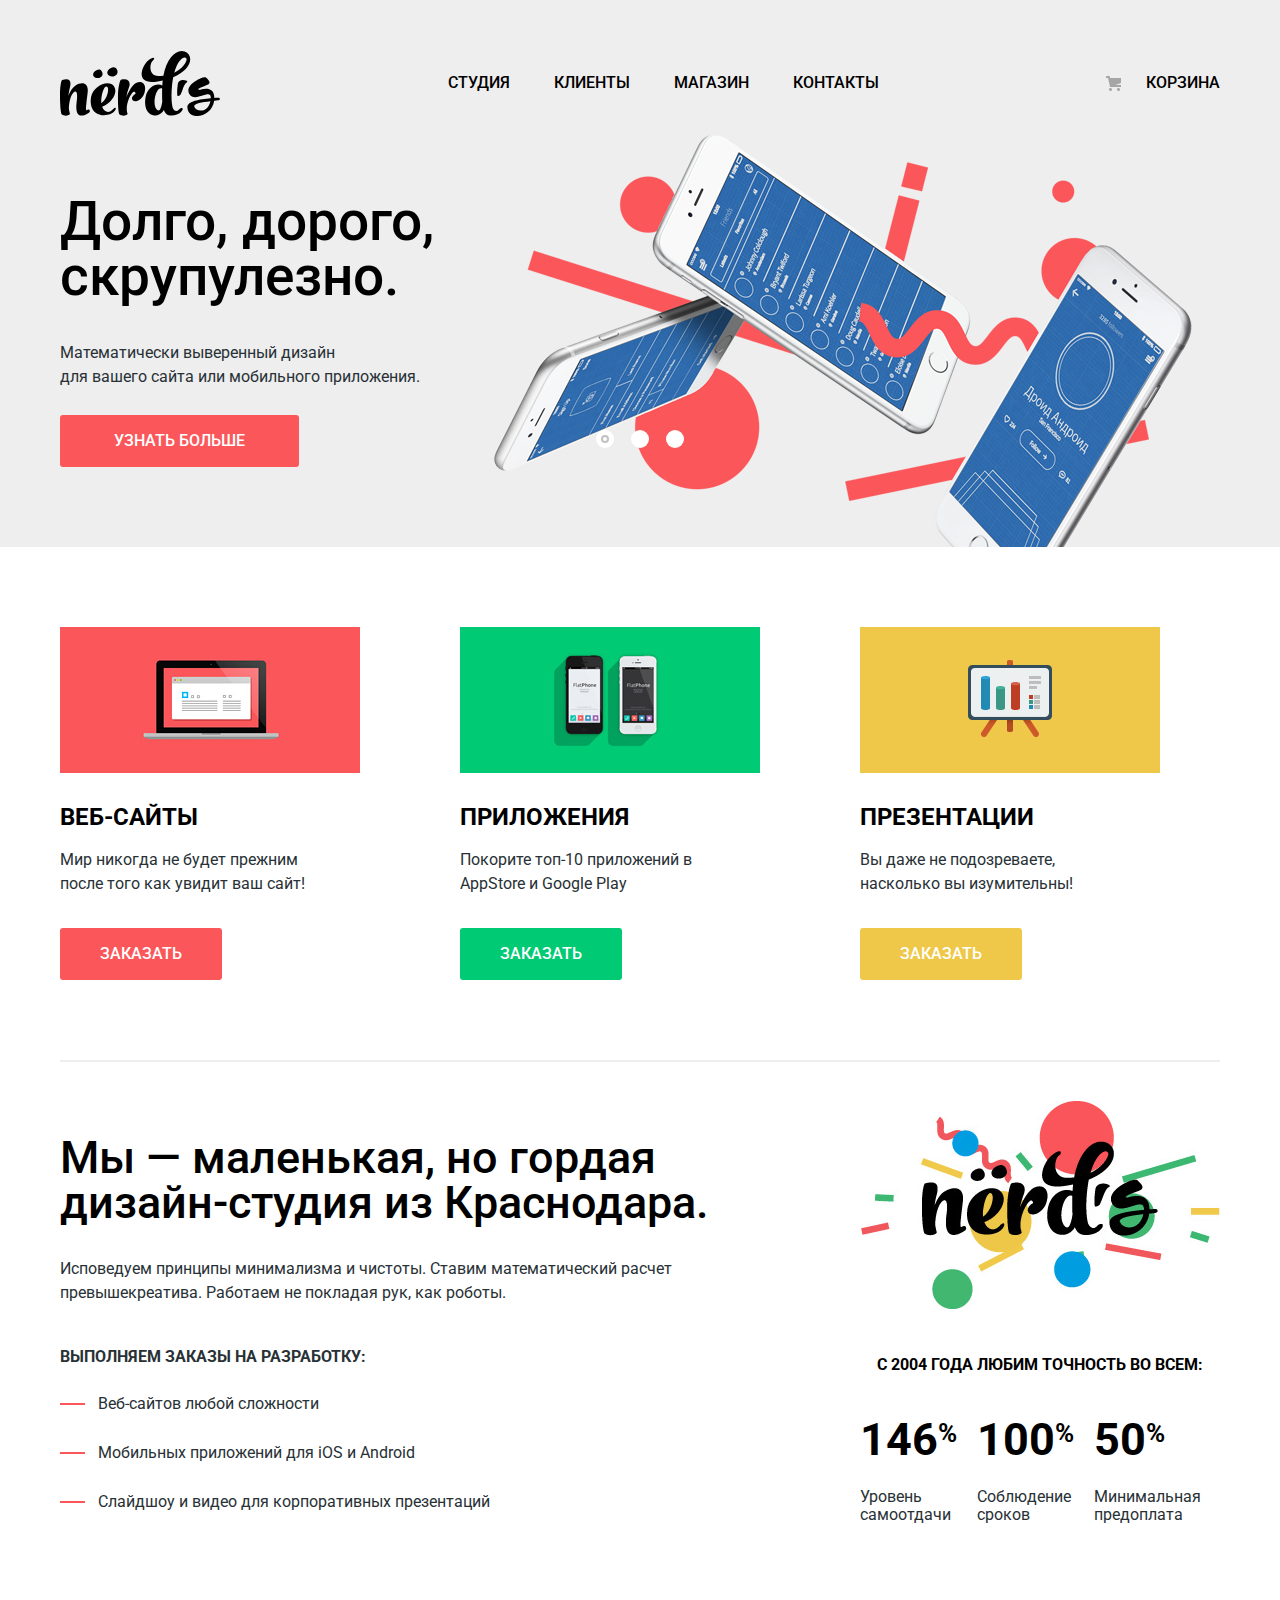
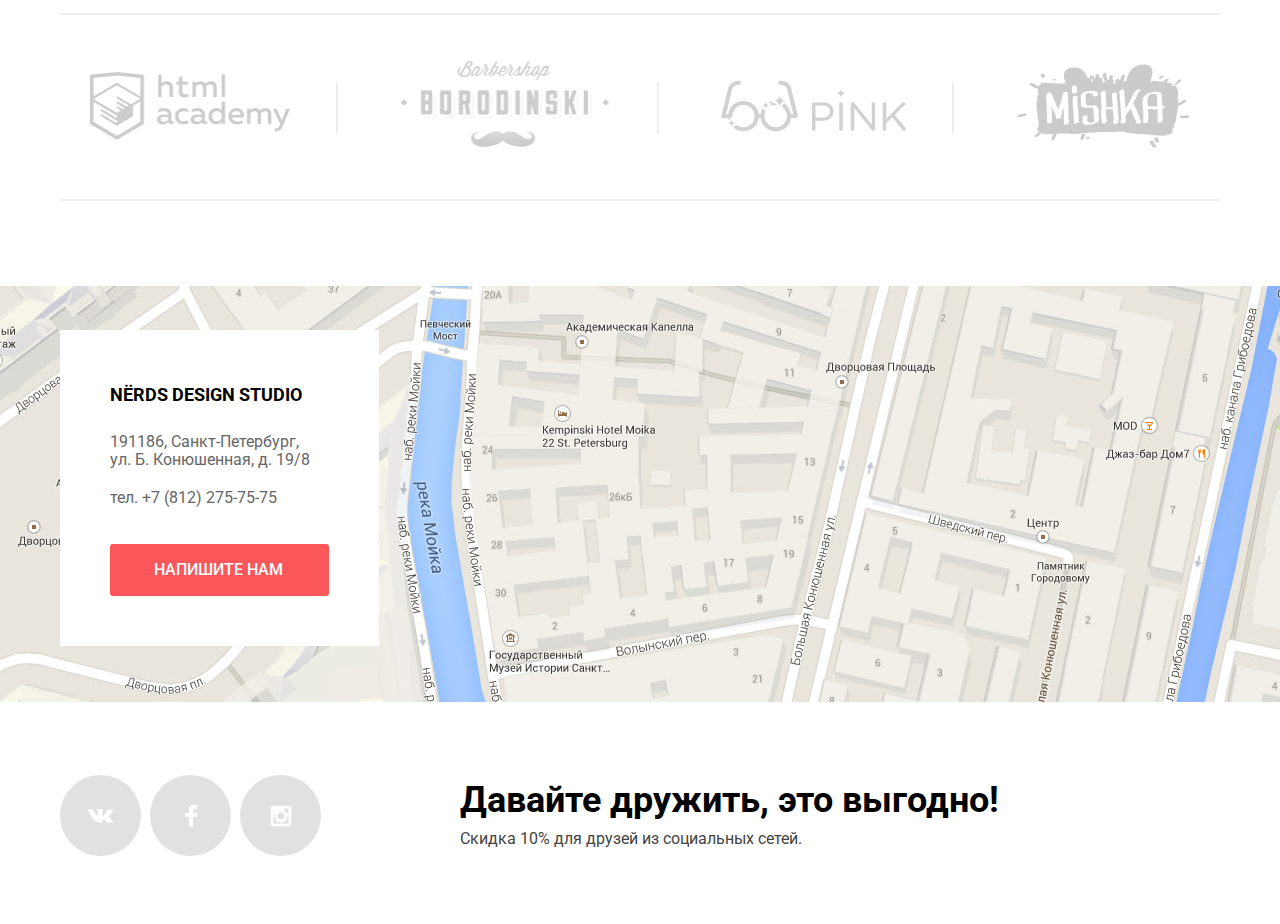
==== index.html @ a7132c64 "Добавил js, завершение разметки попапа" ====
<!DOCTYPE html>
<html class="page" lang="ru">

<head>
  <meta charset="utf-8">
  <link href="css/normalize.css" rel="stylesheet">
  <link href="https://fonts.googleapis.com/css2?family=Roboto:ital,wght@0,100;0,300;0,400;0,500;0,700;0,900;1,100;1,300;1,400;1,500;1,700;1,900&display=swap" rel="stylesheet">
  <link href="css/style.css" rel="stylesheet">
  <title>Дизайн-студия Нёрдс</title>
</head>

<body class="page-body">
  <header class="header">
    <div class="container header-content">
      <a><img src="img/nerds-logo.svg" width="160" height="66" alt="Логотип дизайн-студии Нёрдс" class="main-logo"></a>
      <nav>
        <ul class="site-navigation">
          <li><a href="#" class="nav-button">Студия</a></li>
          <li><a href="#" class="nav-button">Клиенты</a></li>
          <li><a href="catalog.html" class="nav-button">Магазин</a></li>
          <li><a href="#" class="nav-button">Контакты</a></li>
        </ul>
      </nav>
        <a href="#" class="nav-button">
          <img src="img/cart-icon.svg" width="15" height="15" alt="Корзина" class="cart-icon">
          Корзина
        </a>
    </div>
  </header>
  <main>
    <section class="slider">
      <div class="container">
        <div class="slide slide-active">
          <div class="slide-left">
            <h2 class="slider-title">Долго, дорого, скрупулезно.</h2>
            <p class="slider-text">Математически выверенный дизайн для&nbsp;вашего&nbsp;сайта&nbsp;или&nbsp;мобильного приложения.</p>
            <a href="#" class="button slider-button button-red">Узнать больше</a>
          </div>
          <img src="img/nerds-index-slide1.png" width="760" height="431" alt="Смартфон с открытым приложением под разными углами" class="slider-image">
        </div>
        <div class="slide">
          <div class="slide-left">
            <h2 class="slider-title">Любим математику как никто другой</h2>
            <p class="slider-text">Никакого креатива, только математические формулы для&nbsp;расчета&nbsp;идеальных пропорций</p>
            <a href="#" class="button slider-button button-red">Узнать больше</a>
          </div>
          <img src="img/nerds-index-slide2.png" width="760" height="431" alt="Сайт на большом мониторе" class="slider-image">
        </div>
        <div class="slide">
          <div class="slide-left">
            <h2 class="slider-title">Только ночь, только хардкор</h2>
            <p class="slider-text">Работать днем, как все? Мы против этого. Ближе&nbsp;к&nbsp;полуночи&nbsp;работа&nbsp;только начинается.</p>
            <a href="#" class="button slider-button button-red">Узнать больше</a>
          </div>
          <img src="img/nerds-index-slide3.png" width="760" height="431" alt="Сайт на планшете и телефоне" class="slider-image">
        </div>
        <ul class="slider-navigation">
          <li><button class="slider-nav-button slider-nav-button-active" type="button"></button></li>
          <li><button class="slider-nav-button" type="button"></button></li>
          <li><button class="slider-nav-button" type="button"></button></li>
        </ul>
      </div>
    </section>
    <div class="container">
      <ul class="services">
        <li class="services-item">
          <img src="img/illustration-1.jpg" width="300" height="146" alt="Ноутбук с открытым веб-сайтом на красном фоне" class="services-image">
          <h3 class="services-title">Веб-сайты</h3>
          <p class="services-text">Мир никогда не будет прежним<br> после того как увидит ваш сайт!</p>
          <a href="#" class="button button-red">Заказать</a>
        </li>
        <li class="services-item">
          <img src="img/illustration-2.jpg" width="300" height="146" alt="Смартфон с приложением на зелёном фоне" class="services-image">
          <h3 class="services-title">Приложения</h3>
          <p class="services-text">Покорите топ-10 приложений в<br> AppStore и Google Play</p>
          <a href="#" class="button button-green">Заказать</a>
        </li>
        <li class="services-item">
          <img src="img/illustration-3.jpg" width="300" height="146" alt="Демонстрация презентации на желтом фоне" class="services-image">
          <h3 class="services-title">Презентации</h3>
          <p class="services-text">Вы даже не подозреваете,<br> насколько вы изумительны!</p>
          <a href="#" class="button button-yellow">Заказать</a>
        </li>
      </ul>
    </div>
    <section class="about container">
      <div class="about-left">
        <h2 class="about-title">Мы — маленькая, но гордая<br> дизайн-студия из Краснодара.</h2>
        <p class="about-description">Исповедуем принципы минимализма и чистоты. Ставим математический расчет<br> превышекреатива. Работаем не покладая рук, как роботы.</p>
        <h4 class="about-subtitle left-subtitle">Выполняем заказы на разработку:</h4>
        <ul class="list about-list-left">
          <li>Веб-сайтов любой сложности</li>
          <li>Мобильных приложений для iOS и Android</li>
          <li>Слайдшоу и видео для корпоративных презентаций</li>
        </ul>
      </div>
      <div class="about-right">
        <img class="about-image" src="img/nerds-illustration.png" width="360" height="208" alt="Логотип дизайн-студии Нёрдс">
        <p class="about-subtitle right-subtitle">с 2004 года Любим точность во всем:</p>
        <ul class="about-list-right">
          <li>
            <p class="percent">146<sup>%</sup></p>
            <p class="about-text">Уровень самоотдачи</p>
          </li>
          <li>
            <p class="percent">100<sup>%</sup></p>
            <p class="about-text">Соблюдение сроков</p>
          </li>
          <li>
            <p class="percent">50<sup>%</sup></p>
            <p class="about-text">Минимальная предоплата</p>
          </li>
        </ul>
      </div>
    </section>
    <div class="container">
      <ul class="partners">
        <li><a href="https://htmlacademy.ru/intensive/htmlcss"><img src="img/logo-htmlac.png" width="200" height="68" alt="Логотип html academy"></a></li>
        <li><a href="#"><img src="img/logo-borod.png" width="210" height="90" alt="Логотип барбершопа Бородинский"></a></li>
        <li><a href="#"><img src="img/logo-pink.png" width="185" height="52" alt="Логотип приложения Pink"></a></li>
        <li><a href="#"><img src="img/logo-mishka.png" width="173" height="84" alt="Логотип нтернет-магазина Mishka"></a></li>
      </ul>
    </div>
    <section class="contacts">
      <div class="container contacts-container">
        <div class="contacts-text-container">
          <h4 class="contacts-title">NЁRDS DESIGN STUDIO</h4>
          <p class="contacts-text contacts-adress">191186, Санкт-Петербург, ул.&nbsp;Б.&nbsp;Конюшенная, д. 19/8</p>
          <p class="contacts-text">тел. +7 (812) 275-75-75</p>
          <a class="button contacts-button button-red">Напишите нам</a>
          <form action="https://echo.htmlacademy.ru" method="post" class="feedback-form">
            <button class="close-popup" type="button"></button>
            <fieldset class="feedback-field">
              <legend class="feedback-title">Напишите нам</legend>
              <div class="feedback-contacts">
                <label class="input-title">Ваше имя:<input class="feedback-name form-input" type="text" name="yourname" placeholder="Имя Фамилия"></label>
                <label class="input-title">Ваш email:<input class="feedback-email form-input" type="email" name="email" placeholder="email@example.com"></label>
              </div>
              <label class="input-title input-text">Текст письма:<textarea class="feedback-text" type="text" name="message-text" placeholder="В свободной форме"></textarea></label>
              <button type="submit" class="button button-red feedback-button">Отправить</button>
            </fieldset>
          </form>
        </div>
      </div>
    </section>
  </main>
  <footer class="footer">
    <div class="container">
      <ul class="social-list">
        <li><a href="#"><img src="img/vk-icon.svg" width="26" height="15" alt="Лого Вконтакте"></a></li>
        <li><a href="#"><img src="img/fb-icon.svg" width="12" height="22" alt="Лого Фейсбук"></a></li>
        <li><a href="#"><img src="img/insta-icon.svg" width="21" height="21" alt="Лого Инстаграм"></a></li>
      </ul>
      <div class="footer-text-block">
        <h2 class="footer-title">Давайте дружить, это выгодно!</h2>
        <p class="footer-text">Скидка 10% для друзей из социальных сетей.</p>
      </div>
    </div>
  </footer>
  <script src="js/script.js"></script>
</body>

</html>
---- css/style.css ----
:root {
  --basic-black: #000000;
  --red-color: #FB565A;
  --red-dark: #E74246;
  --red-darker: #D7373B;
  --green-color: #00CA74;
  --green-dark: #00BC6C;
  --green-darker: #00AA62;
  --yellow-color: #EFC849;
  --yellow-dark: #EAB534;
  --yellow-darker: #E5A722;
  --basic-gray: #EEEEEE;
  --button-gray: #FFFFFF;
  --dark-gray: #DFDFDF;
  --darker-gray: #D5D5D5;
  --filter-gray: #f1f1f1;
  --scale-gray: #d7dcde;
  --shadow-gray: #cfcfcf;
  --pagination-gray: #DBDBDB;
  --text-black: #283136;
  --checkbox-black: #4D4D4D;
  --lighter-black: #666666;
  --toggle-gray: #ababab;
  --light-black: #444444;
  --input-gray: #B4B9BB;
}

body {
  margin: 0;
  padding: 0;
  font-family: 'Roboto', Arial, sans-serif;
  font-size: 16px;
  line-height: 18px;
  font-style: normal;
}

.page {
  height: 100%;
}

.page-body {
  min-height: 100%;
  display: grid;
  grid-template-rows: min-content 1fr min-content;
  align-content: start;
}

.container {
  width: 1160px;
  margin: 0 auto;
  position: relative;
}

a {
  text-decoration: none;
  cursor: pointer;
}

img {
  max-width: 100%;
  height: auto;
}

ul {
  margin: 0;
  padding: 0;
  list-style: none;
}

.header {
  padding-top: 50px;
  font-weight: 500;
  line-height: 30px;
  background-color: var(--basic-gray);
  color: var(--basic-black);
  text-transform: uppercase;
}

.header-content {
  display: flex;
  align-items: center;
  justify-content: space-between;
}

.cart-icon {
  margin-right: 25px;
}

.site-navigation {
  display: flex;
  justify-content: center;
}

.site-navigation li {
  margin-right: 44px;
}

.site-navigation li:last-child {
  margin-right: 0;
}

.header .nav-button {
  color: var(--basic-black);
  display: flex;
  align-items: center;
}

.header .nav-button:hover {
  color: var(--red-color);
}

.header .nav-button:active {
  color: var(--basic-black);
  opacity: 0.3;
}

.nav-button-active {
  position: relative;
}

.nav-button-active::after {
  content: "";
  width: 74px;
  height: 2px;
  background-color: var(--red-color);
  position: absolute;
  top: 50px;
}

.main-logo {
  display: block;
}

.main-logo:active {
  opacity: 0.3;
}

.slider {
  background-color: var(--basic-gray);
}

.slide {
  justify-content: space-between;
  position: relative;
  min-height: 430px;
  display: none;
}

.slide-active {
  display: flex;
}

.slider-button {
  display: inline-block;
  padding: 17px 54px;
}

.slider-image {
  position: absolute;
  top: 0;
  right: 0;
}

.slide-left {
  width: 520px;
  position: relative;
  z-index: 1;
  padding-top: 78px;
  padding-bottom: 80px;
}

.slider-title {
  margin: 0;
  margin-bottom: 37px;
  font-weight: 500;
  font-size: 55px;
  line-height: 55px;
  color: var(--basic-black);
}

.slider-text {
  margin: 0;
  margin-bottom: 26px;
  font-weight: normal;
  line-height: 24px;
  color: var(--text-black);
}

.slider-nav-button {
  border: none;
  width: 18px;
  height: 18px;
  background-color: var(--button-gray);
  border-radius: 50%;
  cursor: pointer;
}

.slider-navigation {
  display: flex;
  position: absolute;
  bottom: 96px;
  left: 50%;
  transform:translateX(-50%);
}

.slider-navigation li {
  margin-right: 17px;
}

.slider-navigation li:last-child {
  margin-right: 0;
}

.slider-nav-button-active {
  position: relative;
}

.slider-nav-button-active::after {
  content: "";
  width: 8px;
  height: 8px;
  border: 2px solid #C1C1C1;
  box-sizing: border-box;
  position: absolute;
  border-radius: 50%;
  top: 50%;
  right: 50%;
  transform:translate(50%, -50%);
}

.button {
  font-style: normal;
  font-weight: 500;
  font-size: 16px;
  line-height: 18px;
  text-transform: uppercase;
  color: var(--button-gray);
  border: none;
  border-radius: 3px;
  cursor: pointer;
}

.button:active {
  color: rgba(255, 255, 255, 0.3);
}

.button-red {
  background-color: var(--red-color);
}

.button-red:hover {
  background-color: var(--red-dark);
}

.button-red:active {
  background-color: var(--red-darker);
}

.services {
  display: flex;
  flex-wrap: wrap;
  font-weight: normal;
  padding: 80px 0;
  border-bottom: 2px solid var(--basic-gray);
}

.services-item {
  margin-right: 100px;
}

.services-item:nth-child(3n) {
  margin: 0;
}

.services-title {
  font-weight: bold;
  font-size: 24px;
  line-height: 30px;
  text-transform: uppercase;
  color: var(--basic-black);
  margin: 0;
  margin-bottom: 16px;
}

.services-text {
  line-height: 24px;
  color: var(--text-black);
  margin: 0;
  margin-bottom: 32px;
}

.services-image {
  margin-bottom: 25px;
}

.services-item .button {
  padding: 17px 40px;
  display: inline-block;
}

.button-green {
  background-color: var(--green-color);
}

.button-green:hover {
  background-color: var(--green-dark);
}

.button-green:active {
  background-color: var(--green-darker);
}

.button-yellow {
  background-color: var(--yellow-color);
}

.button-yellow:hover {
  background-color: var(--yellow-dark);
}

.button-yellow:active {
  background-color: var(--yellow-darker);
}

.about-title {
  margin: 0;
  margin-bottom: 32px;
  margin-top: 34px;
  padding: 0;
  font-weight: 500;
  font-size: 45px;
  line-height: 45px;
  color: var(--basic-black);
}

.about {
  color: var(--text-black);
  font-weight: normal;
  line-height: 24px;
  display: flex;
  justify-content: space-between;
  padding: 39px 0 73px 0;
  border-bottom: 2px solid var(--basic-gray);
}

.about-list-left li {
  margin-bottom: 25px;
  position: relative;
  display: flex;
}

.about-list-left li::before {
  content: "";
  width: 25px;
  height: 2px;
  background-color: var(--red-color);
  margin-top: 11px;
  margin-right: 13px;
}

.about-list-left li:last-child {
  margin-bottom: 0px;
}

.about-text {
  line-height: 18px;
}

.about-description {
  margin-bottom: 40px;
}

.about .about-subtitle {
  font-weight: bold;
  text-transform: uppercase;
  color: var(--basic-black);
  margin: 0;
}

.about .left-subtitle {
  color: var(--text-black);
  margin-bottom: 23px;
}

.about-image {
  margin-bottom: 37px;
}

.about-right .right-subtitle {
  margin-bottom: 31px;
  text-align: center;
}

.about-right {
  width: 360px;
}

.about-list-right {
display: flex;
}

.about-list-right li {
  margin-right: 20px;
}

.percent {
  font-weight: bold;
  font-size: 45px;
  line-height: 64px;
  color: var(--basic-black);
  margin: 0;
}

.percent sup {
  font-size: 26px;
  line-height: 40px;
}

.partners {
  padding: 46px 30px 44px 30px;
  display: flex;
  justify-content: space-between;
  align-items: center;
  border-bottom: 2px solid var(--basic-gray);
  margin-bottom: 80px;
}

.partners li {
  position: relative;
}

.partners li::after {
  content: "";
  width: 2px;
  height: 52px;
  background-color: var(--basic-gray);
  position: absolute;
  top: 50%;
  transform:translateY(-50%);
  right: -48px;
}

.partners li:last-child::after {
  display: none;
}

.partners a {
  opacity: 0.2;
}

.partners a:hover {
  opacity: 1;
}

.partners a:active {
  opacity: 0.1;
}

.contacts {
  background-image: url(../img/map.jpg);
  background-position: center;
  background-repeat: no-repeat;
  margin: 0 auto;
  position: relative;
  border: 1px solid transparent;
}

.contacts-text-container {
  background-color: var(--button-gray);
  width: 319px;
  box-sizing: border-box;
  padding: 50px 50px;
}

.contacts-container {
  padding-top: 48px;
  padding-bottom: 60px;
  position: relative;
}

.contacts-title {
  font-weight: bold;
  line-height: 30px;
  font-size: 18px;
  text-transform: uppercase;
  color: var(--basic-black);
  margin: 0;
  margin-bottom: 23px;
}

.contacts-text {
  font-weight: normal;
  color: var(--lighter-black);
  margin: 0;
}

.contacts-adress {
  margin-bottom: 20px;
}

.contacts-button {
  display: block;
  margin-top: 37px;
  padding: 17px 44px;
}

.social-list {
  display: flex;
}

.social-list li {
  width: 81px;
  height: 81px;
  background: linear-gradient(0deg, #E1E1E1, #E1E1E1);
  border-radius: 50%;
  position: relative;
  margin-right: 9px;
  cursor: pointer;
}

.social-list li:hover {
  background: var(--red-dark);
}

.social-list li:active {
  background: var(--red-darker);
}

.social-list li:active img {
  opacity: 0.3;
}

.social-list li:last-child {
  margin-right: 0px;
}

.social-list img {
  position: absolute;
  top: 50%;
  right: 50%;
  transform:translate(50%, -50%);
}

.footer {
  padding: 68px 0;
}

.footer .container {
  display: flex;
  align-items: center;
}

.footer-title {
  font-weight: bold;
  font-size: 36px;
  line-height: 36px;
  color: var(--basic-black);
  margin: 0;
  margin-bottom: 10px;
}

.footer-text {
  font-weight: normal;
  line-height: 22px;
  color: var(--light-black);
  margin: 0;
}

.footer-text-block {
  margin-left: 139px;
}

.catalog-title {
  font-weight: 500;
  font-size: 55px;
  line-height: 55px;
  color: var(--basic-black);
  margin: 0;
  padding-top: 72px;
  padding-bottom: 108px;
  background-color: var(--basic-gray);
  text-align: center;
}

.shop-page {
  display: grid;
  grid-template-columns: 1fr 1fr;
  grid-column-gap: 140px;
}

.sort-block {
  display: flex;
  padding: 55px 0 48px 0;
}

.sort-title {
  margin: 0;
  display: inline-block;
  margin-right: auto;
}

.sort-list {
  display: flex;
  align-items: center;
  margin: 0;
  padding: 0;
}

.sort-list .sort-list-active-item {
  opacity: 1;
}

.sort-list li {
  margin-right: 25px;
}

.sort-list li:last-child {
  margin-right: 0px;
}

.price-sort-list {
  display: flex;
  align-items: center;
  margin-left: 46px;
}

.price-sort-list li {
  margin-right: 18px;
}

.price-sort-list li:last-child {
  margin-right: 0;
}

.price-sort-list img {
  opacity: 0.2;
}

.price-sort-list .active-price-sort {
  opacity: 1;
}

.price-sort-list img:hover {
  opacity: 0.6;
}

.price-sort-list img:active {
  opacity: 1;
}

.browser-panel {
  opacity: 0.12;
  display: block;
  transition: all 0.3s ease 0s;
}

.catalog-image-block {
  display: block;
}

.catalog-item-image {
  border-radius: 0 0 5px 5px;
}

.item-text-block {
  position: absolute;
  bottom: 0;
  border-radius: 0 0 5px 5px;
  background-color: var(--basic-gray);
  text-align: center;
  padding-top: 26px;
  padding-bottom: 44px;
  width: 100%;
  display: none;
}

.catalog .sort-title {
  font-weight: bold;
  font-size: 18px;
  line-height: 30px;
  text-transform: uppercase;
  color: var(--basic-black);
}

.sort-list a {
  font-weight: normal;
  font-size: 14px;
  text-transform: uppercase;
  color: var(--basic-black);
  opacity: 0.3;
}

.sort-list a:hover {
  opacity: 0.6;
}

.sort-list a:active {
  opacity: 1;
}

.catalog-item:hover {
  box-shadow: 0px 6px 15px rgba(0, 1, 1, 0.25);
  border-radius: 5px;
  position: relative;
}

.catalog-item:hover .browser-panel {
  opacity: 1;
}

.catalog-item:hover .item-text-block {
  display: block;
}

.catalog-item-title {
  font-weight: bold;
  font-size: 18px;
  line-height: 30px;
  text-transform: uppercase;
  color: var(--basic-black);
  margin: 0;
}

.catalog-item-text {
  font-weight: normal;
  color: var(--lighter-black);
  margin: 0;
  margin-top: 12px;
}

.catalog-button {
  padding: 17px 72px 15px 72px;
  margin-top: 33px;
}

.catalog-item .button:active {
  color: var(--button-gray);
}

.catalog-item {
  width: 360px;
  margin-bottom: 30px;
}

.catalog-item:nth-child(2n) {
  margin-left: 42px;
}

.catalog-items {
  display: grid;
  grid-template-columns: 1fr 1fr;
}

.pagination {
  display: flex;
  align-items: flex-start;
  margin-top: 25px;
  margin-bottom: 60px;
}

.pagination-button {
  background-color: var(--basic-gray);
  padding: 17px 20px 15px 20px;
  margin-right: 11px;
  border-radius: 3px;
  display: block;
  font-weight: 500;
  color: var(--basic-black);
  text-transform: uppercase;
}

.next-button {
  margin-right: 0;
  padding: 17px 77px 15px 77px;
}

.pagination-button:hover {
  background-color: var(--dark-gray);
}

.pagination-button:active {
  background-color: var(--darker-gray);
  color: rgba(0, 0, 0, 0.3);
  box-shadow: inset 0px 3px 0px rgba(0, 1, 1, 0.1);
}

.pagination-button-active {
  background-color: rgba(0, 0, 0, 0.0001);
  border: 3px solid var(--pagination-gray);
  border-radius: 3px;
  padding: 14px 17px 12px 17px;
  margin-right: 11px;
  display: block;
  font-weight: 500;
  color: var(--basic-black);
  text-transform: uppercase;
}

.filter-item {
  margin: 0;
  padding: 0;
  border: none;
}

.range-filter {
  width: 260px;
  margin-top: 49px;
}

.filter-item legend {
  font-weight: bold;
  font-size: 18px;
  line-height: 30px;
  text-transform: uppercase;
}

.range-controls {
  position: relative;
  height: 41px;
  background-color: var(--filter-gray);
  padding-top: 39px;
  padding-right: 20px;
  padding-left: 20px;
  margin-bottom: 15px;
  border-radius: 5px;
}

.range-controls .scale {
  height: 2px;
  background: var(--scale-gray);
}

.range-controls .bar {
  width: 70%;
  height: 2px;
  background: var(--green-color);
}

.range-controls .toggle {
  position: absolute;
  top: 31px;
  left: 0;
  width: 4px;
  height: 4px;
  padding: 0;
  border: 8px solid var(--button-gray);
  background-color: var(--toggle-gray);
  border-radius: 50%;
  box-shadow: 0 2px 1px 0 var(--shadow-gray);
  cursor: pointer;
}

.range-controls .toggle-min {
  left: 18px;
}

.range-controls .toggle-max {
  left: 160px;
}

.price-controls label {
  text-transform: uppercase;
  line-height: 22px;
}

.price-controls {
  display: flex;
  justify-content: space-between;
}

.price-controls input {
  width: 60px;
  padding: 10px;
  margin-left: 10px;
  text-align: center;
  color: var(--text-black);
  border: none;
  border-radius: 5px;
  background: var(--filter-gray);
  font-family: inherit;
  font-size: inherit;
}

.filter-form {
  margin-top: 55px;
}

.filter-grid {
  margin-top: 54px;
}

.filter-features {
  margin-top: 43px;
}

.filter-button {
  border: none;
  width: 260px;
  height: 50px;
  font-weight: 500;
  border-radius: 3px;
  background-color: var(--basic-gray);
  margin-top: 48px;
  cursor: pointer;
}

.filter-button:hover {
  background-color: var(--dark-gray);
}

.filter-button:active {
  background-color: var(--darker-gray);
  color: rgba(0, 0, 0, 0.3);
  box-shadow: inset 0px 3px 0px rgba(0, 1, 1, 0.1);
}

.filter-list {
  margin-top: 16px;
}

.filter-list li {
  margin-bottom: 16px;
}

.filter-list li:last-child {
  margin-bottom: 0px;
}

.radio-input {
  display: none;
}

.radio-input + label {
  position: relative;
  padding-left: 36px;
  padding-top: 3px;
  cursor: pointer;
}

.radio-input + label::before {
  content: "";
  width: 25px;
  height: 25px;
  border-radius: 50%;
  background-color: var(--button-gray);
  border: 4px solid rgb(77,77,77, 0.4);
  position: absolute;
  box-sizing: border-box;
  top: 0;
  left: 0;
}

.radio-input + label::after {
  content: "";
  display: none;
  width: 9px;
  height: 9px;
  border-radius: 50%;
  background-color: rgb(77,77,77, 0.4);
  position: absolute;
  top: 8px;
  left: 8px;
}

.radio-input:checked + label::after {
  display: block;
}

.checkbox-input {
  display: none;
}

.checkbox-input + label {
  position: relative;
  padding-left: 36px;
  padding-top: 3px;
  cursor: pointer;
}

.checkbox-input + label::before {
  content: "";
  width: 23px;
  height: 23px;
  background: url(../img/checkbox-off.svg);
  background-size: contain;
  opacity: 0.4;
  position: absolute;
  top: 0;
  left: 0;
}

.checkbox-input:checked + label::after {
  content: "";
  width: 26px;
  height: 23px;
  background: url(../img/checkbox-on.svg);
  background-size: contain;
  opacity: 0.4;
  position: absolute;
  top: 0;
  left: 0;
}

.checkbox-input:checked + label::before {
  display: none;
}

.feedback-form {
  display: none;
  width: 960px;
  box-shadow: 0px 20px 40px rgba(0, 0, 0, 0.4);
  box-sizing: border-box;
  padding: 63px 100px 83px 100px;
  position: absolute;
  top: -147px;
  left: 50%;
  transform:translateX(-50%);
  background-color: var(--button-gray);
}

.feedback-form-opened {
  display: block;
}

.feedback-error {
  animation: shake 0.6s;
}

@keyframes shake {
  0%,
  100% {
    transform: translateX(-50%);
  }

  10%,
  30%,
  50%,
  70%,
  90% {
    transform: translateX(-49%);
  }

  20%,
  40%,
  60%,
  80% {
    transform: translateX(-51%);
  }
}

.close-popup {
  position: absolute;
  top: 90px;
  right: 93px;
  width: 21px;
  height: 21px;
  border: none;
  background: none;
  cursor: pointer;
  opacity: 0.3;
}

.close-popup:hover {
  opacity: 1;
}

.close-popup:active {
  opacity: 0.1;
}

.close-popup::before {
  content: "";
  width: 25px;
  height: 4px;
  background-color: var(--red-color);
  position: absolute;
  top: 50%;
  left: 0;
  transform: rotate(45deg);
  border-radius: 2px;
}

.close-popup::after {
  content: "";
  width: 25px;
  height: 4px;
  background-color: var(--red-color);
  position: absolute;
  top: 50%;
  left: 0;
  transform: rotate(-45deg);
  border-radius: 2px;
}

.feedback-field {
  margin: 0;
  padding: 0;
  border: none;
}

.feedback-title {
  font-weight: bold;
  font-size: 45px;
  line-height: 53px;
  margin: 0;
}

.input-title {
  font-weight: bold;
}

.form-input {
  width: 360px;
  height: 50px;
  border: 2px solid var(--scale-gray);
  box-sizing: border-box;
  border-radius: 3px;
  padding: 15px;
}

.form-input:hover {
  border: 2px solid var(--input-gray);
}

.form-input:focus {
  border: 2px solid var(--basic-black);
}

.input-error {
  border: 2px solid var(--red-dark);
  color: var(--red-dark);
}

.feedback-text {
  width: 100%;
  height: 120px;
  border: 2px solid var(--scale-gray);
  box-sizing: border-box;
  border-radius: 3px;
  resize: none;
  margin-top: 9px;
  padding: 15px;
}

.feedback-text:hover {
  border: 2px solid var(--input-gray);
}

.feedback-text:focus {
  border: 2px solid var(--basic-black);
}

.feedback-field input, label {
    display: block;
}

.feedback-contacts {
  display: flex;
  justify-content: space-between;
  margin-top: 37px;
}

.input-text {
  margin-top: 34px;
}

.feedback-field input {
  margin-top: 9px;
}

.feedback-button {
  padding: 17px 83px 15px 83px;
  margin-top: 64px;
}
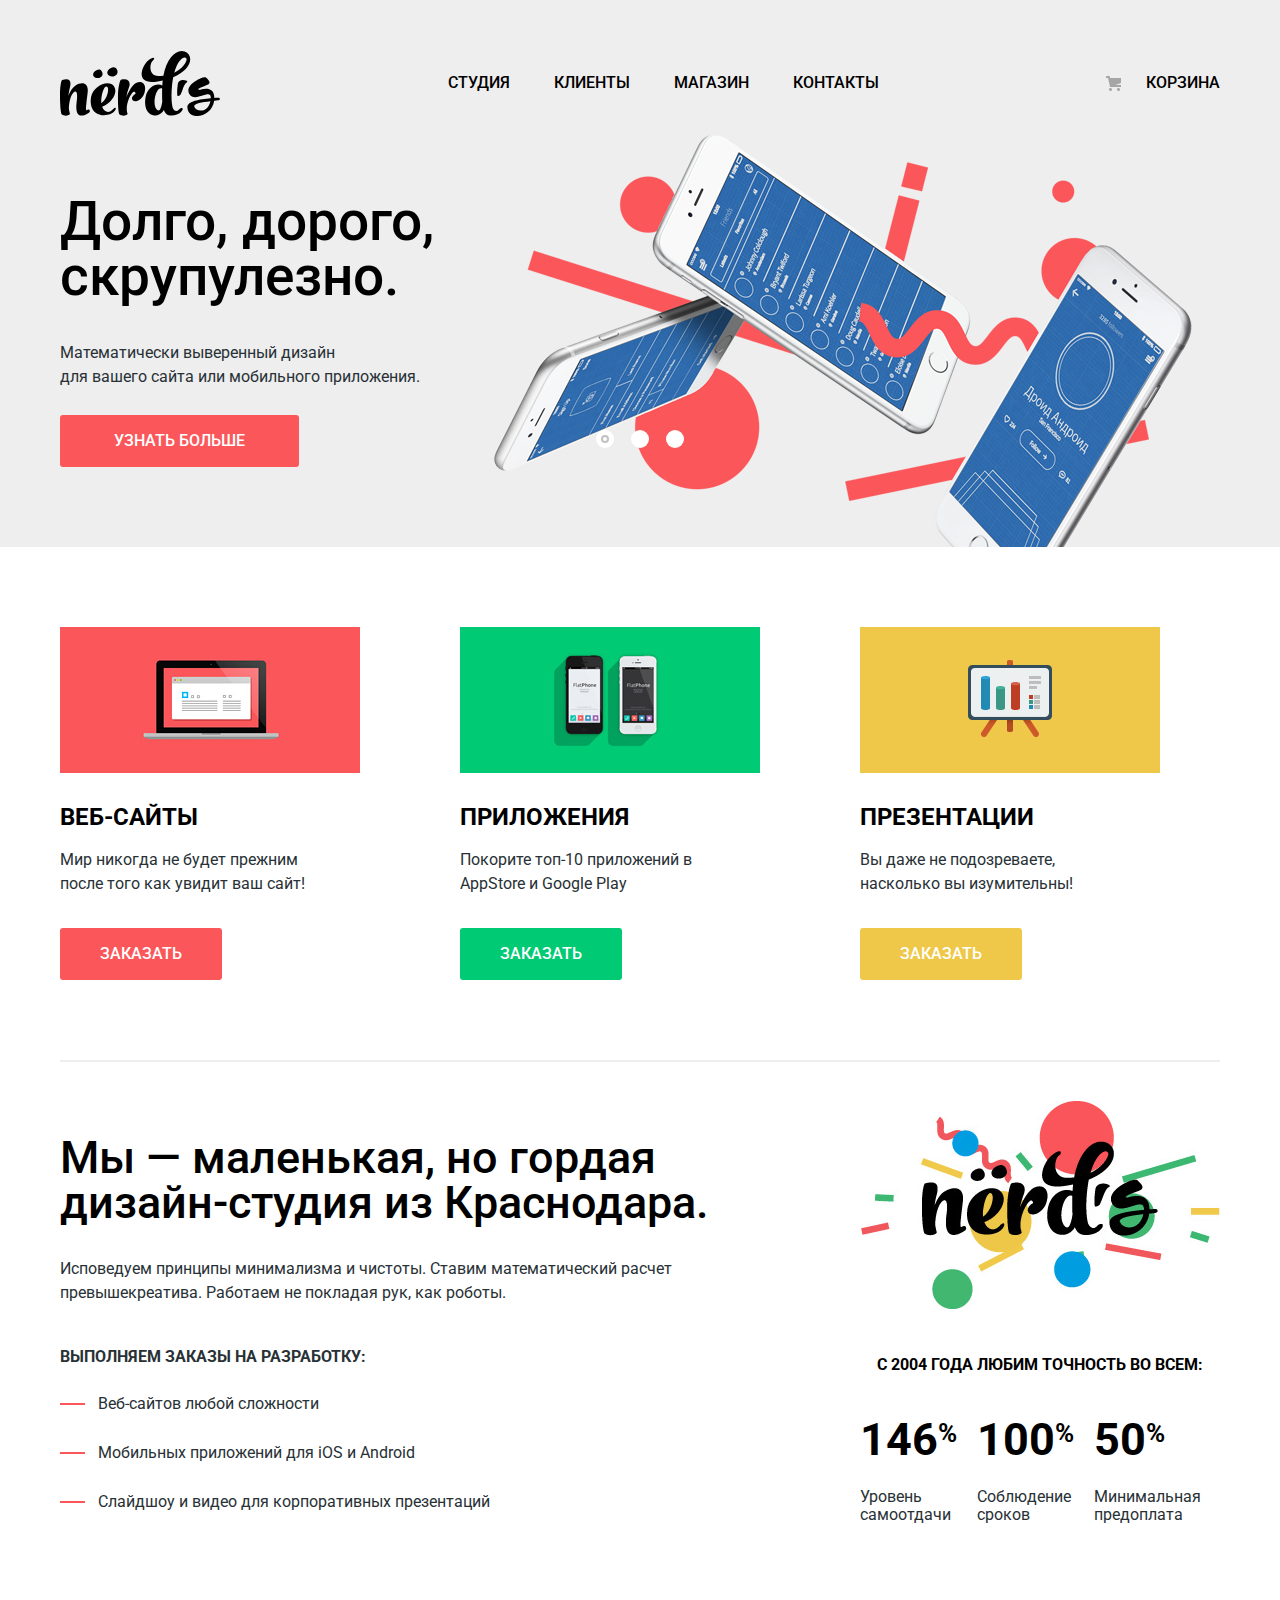
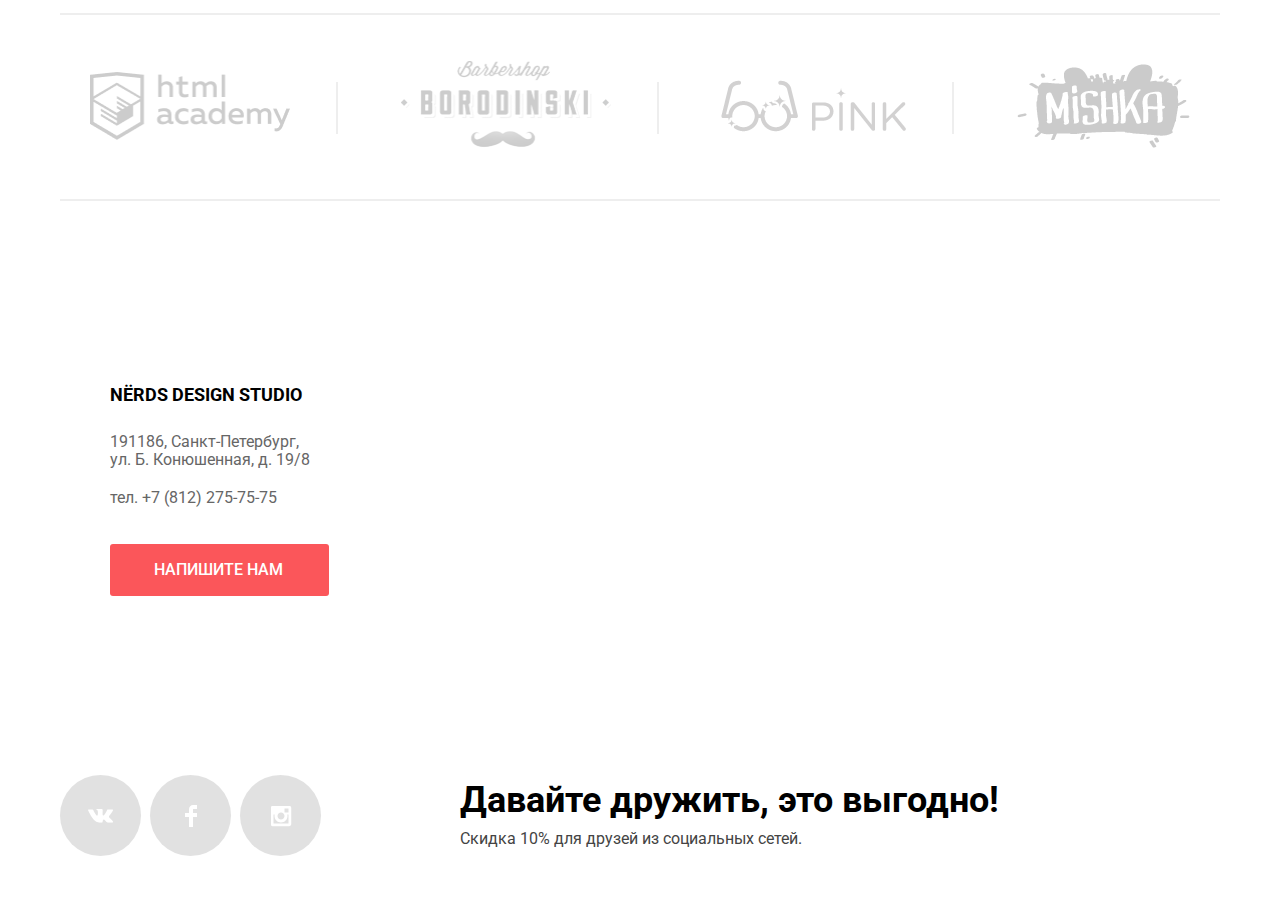
==== commit 83a5e3ad: "Добавил карту" ====
--- a/index.html
+++ b/index.html
@@ -15,13 +15,13 @@
       <a><img src="img/nerds-logo.svg" width="160" height="66" alt="Логотип дизайн-студии Нёрдс" class="main-logo"></a>
       <nav>
         <ul class="site-navigation">
-          <li><a href="#" class="nav-button">Студия</a></li>
-          <li><a href="#" class="nav-button">Клиенты</a></li>
-          <li><a href="catalog.html" class="nav-button">Магазин</a></li>
-          <li><a href="#" class="nav-button">Контакты</a></li>
+          <li><a href="#" class="nav-button nav-button-not-active">Студия</a></li>
+          <li><a href="#" class="nav-button nav-button-not-active">Клиенты</a></li>
+          <li><a href="catalog.html" class="nav-button nav-button-not-active">Магазин</a></li>
+          <li><a href="#" class="nav-button nav-button-not-active">Контакты</a></li>
         </ul>
       </nav>
-        <a href="#" class="nav-button">
+        <a href="#" class="nav-button nav-button-not-active">
           <img src="img/cart-icon.svg" width="15" height="15" alt="Корзина" class="cart-icon">
           Корзина
         </a>
@@ -122,6 +122,7 @@
       </ul>
     </div>
     <section class="contacts">
+      <iframe src="https://www.google.com/maps/embed?pb=!1m18!1m12!1m3!1d353.30838074596926!2d30.323142067361847!3d59.93854677950412!2m3!1f0!2f0!3f0!3m2!1i1024!2i768!4f13.1!3m3!1m2!1s0x4696310fca145cc1%3A0x42b32648d8238007!2z0JHQvtC70YzRiNCw0Y8g0JrQvtC90Y7RiNC10L3QvdCw0Y8g0YPQuy4sIDE5LzgsINCh0LDQvdC60YIt0J_QtdGC0LXRgNCx0YPRgNCzLCDQoNC-0YHRgdC40Y8sIDE5MTE4Ng!5e0!3m2!1sru!2sua!4v1592910925642!5m2!1sru!2sua" width="100%" height="420" allowfullscreen></iframe>
       <div class="container contacts-container">
         <div class="contacts-text-container">
           <h4 class="contacts-title">NЁRDS DESIGN STUDIO</h4>
--- a/css/style.css
+++ b/css/style.css
@@ -67,6 +67,17 @@
   list-style: none;
 }
 
+.visually-hidden {
+  position: absolute;
+  width: 1px;
+  height: 1px;
+  margin: -1px;
+  padding: 0;
+  overflow: hidden;
+  border: 0;
+  clip: rect(0 0 0 0);
+}
+
 .header {
   padding-top: 50px;
   font-weight: 500;
@@ -99,23 +110,26 @@
   margin-right: 0;
 }
 
-.header .nav-button {
+
+
+.nav-button {
   color: var(--basic-black);
   display: flex;
   align-items: center;
 }
 
-.header .nav-button:hover {
+.nav-button-not-active:hover {
   color: var(--red-color);
 }
 
-.header .nav-button:active {
+.nav-button-not-active:active {
   color: var(--basic-black);
   opacity: 0.3;
 }
 
 .nav-button-active {
   position: relative;
+  cursor: default;
 }
 
 .nav-button-active::after {
@@ -457,12 +471,14 @@
 }
 
 .contacts {
-  background-image: url(../img/map.jpg);
-  background-position: center;
-  background-repeat: no-repeat;
   margin: 0 auto;
   position: relative;
   border: 1px solid transparent;
+}
+
+.contacts iframe {
+  border: none;
+  position: absolute;
 }
 
 .contacts-text-container {
@@ -608,6 +624,7 @@
 
 .sort-list .sort-list-active-item {
   opacity: 1;
+  cursor: default;
 }
 
 .sort-list li {
@@ -624,6 +641,10 @@
   margin-left: 46px;
 }
 
+.price-sort-list a {
+  display: block;
+}
+
 .price-sort-list li {
   margin-right: 18px;
 }
@@ -632,20 +653,41 @@
   margin-right: 0;
 }
 
-.price-sort-list img {
-  opacity: 0.2;
+.active-price-sort {
+  cursor: default;
 }
 
 .price-sort-list .active-price-sort {
   opacity: 1;
-}
-
-.price-sort-list img:hover {
+  cursor: default;
+}
+
+.not-active-price-sort {
+  opacity: 0.2;
+}
+
+.not-active-price-sort:hover {
   opacity: 0.6;
 }
 
-.price-sort-list img:active {
+.not-active-price-sort:active {
   opacity: 1;
+}
+
+.price-down {
+  width: 0;
+  height: 0;
+  border-left: 5px solid transparent;
+  border-right: 5px solid transparent;
+  border-top: 10px solid var(--basic-black);
+}
+
+.price-up {
+  width: 0;
+  height: 0;
+  border-left: 5px solid transparent;
+  border-right: 5px solid transparent;
+  border-bottom: 10px solid var(--basic-black);
 }
 
 .browser-panel {
@@ -682,7 +724,7 @@
   color: var(--basic-black);
 }
 
-.sort-list a {
+.sort-list-item {
   font-weight: normal;
   font-size: 14px;
   text-transform: uppercase;
@@ -690,11 +732,11 @@
   opacity: 0.3;
 }
 
-.sort-list a:hover {
+.sort-list-item-not-active:hover {
   opacity: 0.6;
 }
 
-.sort-list a:active {
+.sort-list-item-not-active:active {
   opacity: 1;
 }
 
@@ -767,6 +809,8 @@
   font-weight: 500;
   color: var(--basic-black);
   text-transform: uppercase;
+  border: 3px solid transparent;
+  box-sizing: border-box;
 }
 
 .next-button {
@@ -774,26 +818,20 @@
   padding: 17px 77px 15px 77px;
 }
 
-.pagination-button:hover {
+.pagination-button-not-active:hover {
   background-color: var(--dark-gray);
 }
 
-.pagination-button:active {
+.pagination-button-not-active:active {
   background-color: var(--darker-gray);
   color: rgba(0, 0, 0, 0.3);
-  box-shadow: inset 0px 3px 0px rgba(0, 1, 1, 0.1);
+  border-top: 3px solid rgba(0, 1, 1, 0.1);
 }
 
 .pagination-button-active {
   background-color: rgba(0, 0, 0, 0.0001);
   border: 3px solid var(--pagination-gray);
-  border-radius: 3px;
-  padding: 14px 17px 12px 17px;
-  margin-right: 11px;
-  display: block;
-  font-weight: 500;
-  color: var(--basic-black);
-  text-transform: uppercase;
+  cursor: default;
 }
 
 .filter-item {
@@ -848,6 +886,8 @@
   border-radius: 50%;
   box-shadow: 0 2px 1px 0 var(--shadow-gray);
   cursor: pointer;
+  width: 20px;
+  height: 20px;
 }
 
 .range-controls .toggle-min {
@@ -926,18 +966,14 @@
   margin-bottom: 0px;
 }
 
-.radio-input {
-  display: none;
-}
-
-.radio-input + label {
+.radio-input + .radio-icon {
   position: relative;
   padding-left: 36px;
   padding-top: 3px;
   cursor: pointer;
 }
 
-.radio-input + label::before {
+.radio-input + .radio-icon::before {
   content: "";
   width: 25px;
   height: 25px;
@@ -950,7 +986,7 @@
   left: 0;
 }
 
-.radio-input + label::after {
+.radio-input + .radio-icon::after {
   content: "";
   display: none;
   width: 9px;
@@ -962,26 +998,22 @@
   left: 8px;
 }
 
-.radio-input:checked + label::after {
+.radio-input:checked + .radio-icon::after {
   display: block;
 }
 
-.checkbox-input {
-  display: none;
-}
-
-.checkbox-input + label {
+.checkbox-input + .checkbox-icon {
   position: relative;
   padding-left: 36px;
   padding-top: 3px;
   cursor: pointer;
 }
 
-.checkbox-input + label::before {
+.checkbox-input + .checkbox-icon::before {
   content: "";
   width: 23px;
   height: 23px;
-  background: url(../img/checkbox-off.svg);
+  background: url(../img/checkbox-off.svg) no-repeat;
   background-size: contain;
   opacity: 0.4;
   position: absolute;
@@ -989,11 +1021,11 @@
   left: 0;
 }
 
-.checkbox-input:checked + label::after {
+.checkbox-input:checked + .checkbox-icon::after {
   content: "";
   width: 26px;
   height: 23px;
-  background: url(../img/checkbox-on.svg);
+  background: url(../img/checkbox-on.svg) no-repeat;
   background-size: contain;
   opacity: 0.4;
   position: absolute;
@@ -1001,7 +1033,7 @@
   left: 0;
 }
 
-.checkbox-input:checked + label::before {
+.checkbox-input:checked + .checkbox-icon::before {
   display: none;
 }
 
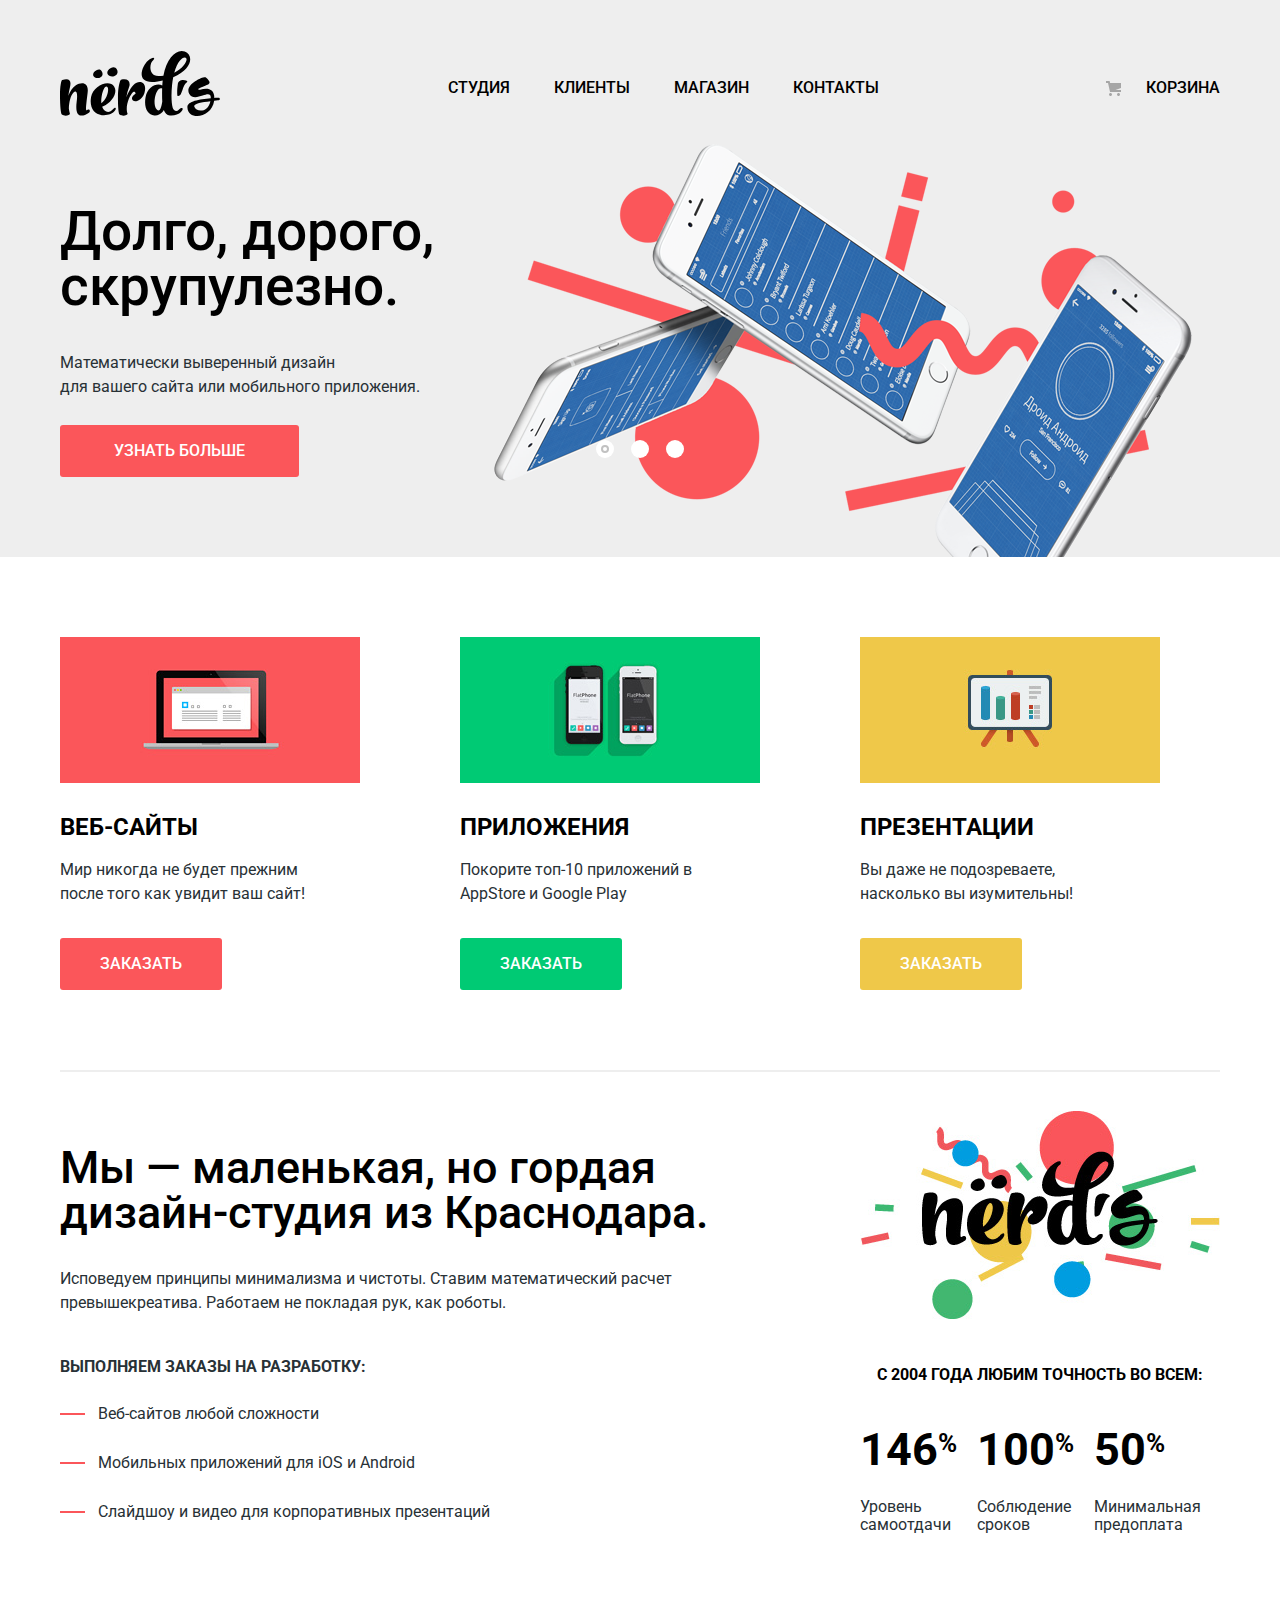
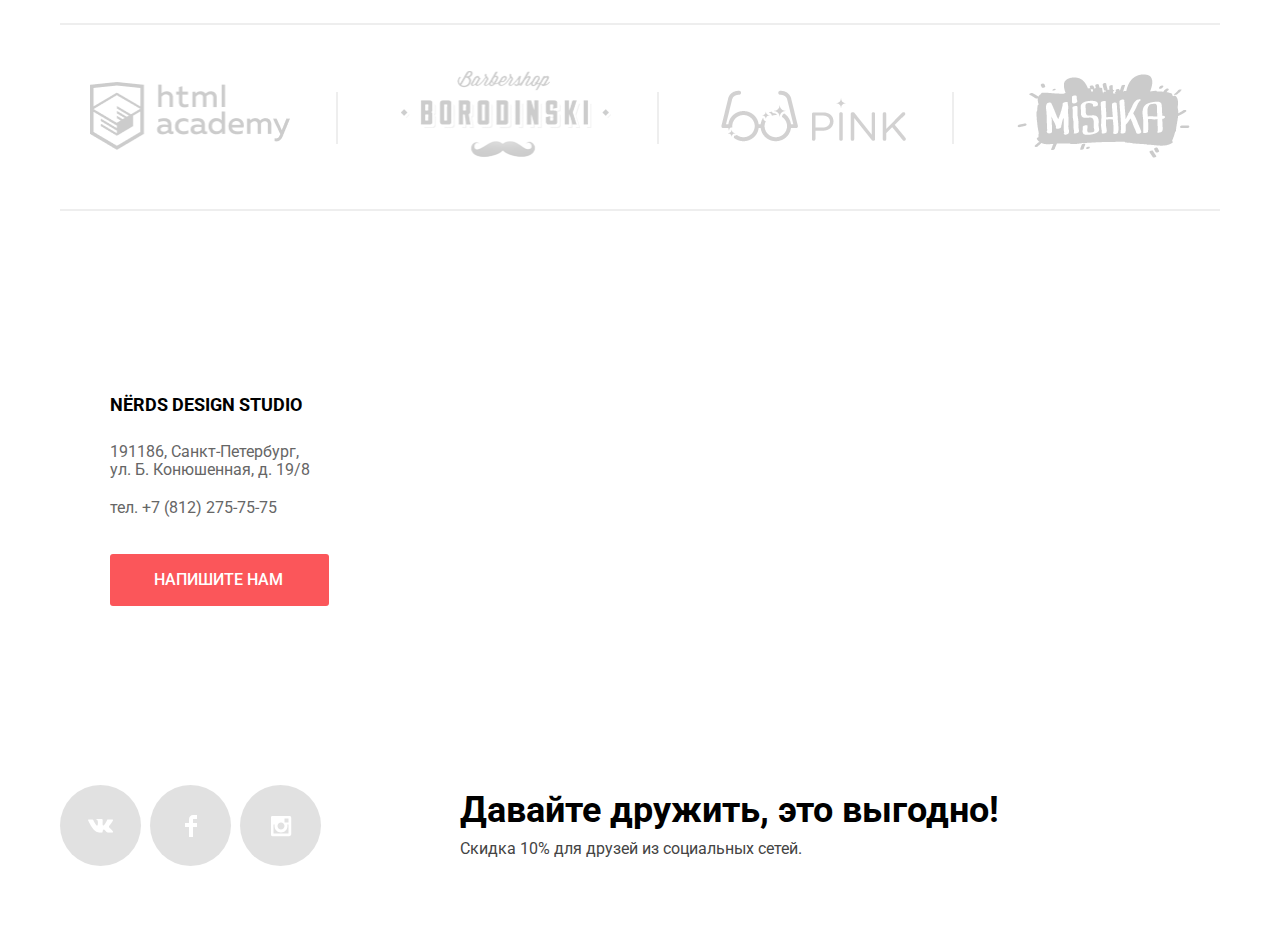
==== commit 73dcae22: "финальные правки" ====
--- a/index.html
+++ b/index.html
@@ -12,7 +12,7 @@
 <body class="page-body">
   <header class="header">
     <div class="container header-content">
-      <a><img src="img/nerds-logo.svg" width="160" height="66" alt="Логотип дизайн-студии Нёрдс" class="main-logo"></a>
+      <a class="main-logo"><img src="img/nerds-logo.svg" width="160" height="66" alt="Логотип дизайн-студии Нёрдс"></a>
       <nav>
         <ul class="site-navigation">
           <li><a href="#" class="nav-button nav-button-not-active">Студия</a></li>
@@ -128,7 +128,7 @@
           <h4 class="contacts-title">NЁRDS DESIGN STUDIO</h4>
           <p class="contacts-text contacts-adress">191186, Санкт-Петербург, ул.&nbsp;Б.&nbsp;Конюшенная, д. 19/8</p>
           <p class="contacts-text">тел. +7 (812) 275-75-75</p>
-          <a class="button contacts-button button-red">Напишите нам</a>
+          <a href="#" class="button contacts-button button-red">Напишите нам</a>
           <form action="https://echo.htmlacademy.ru" method="post" class="feedback-form">
             <button class="close-popup" type="button"></button>
             <fieldset class="feedback-field">
--- a/css/style.css
+++ b/css/style.css
@@ -53,7 +53,6 @@
 
 a {
   text-decoration: none;
-  cursor: pointer;
 }
 
 img {
@@ -145,7 +144,7 @@
   display: block;
 }
 
-.main-logo:active {
+.main-logo[href]:active img {
   opacity: 0.3;
 }
 
@@ -738,6 +737,34 @@
 
 .sort-list-item-not-active:active {
   opacity: 1;
+}
+
+.catalog-item:focus {
+  box-shadow: 0px 6px 15px rgba(0, 1, 1, 0.25);
+  border-radius: 5px;
+  position: relative;
+}
+
+.catalog-item:focus .browser-panel {
+  opacity: 1;
+}
+
+.catalog-item:focus .item-text-block {
+  display: block;
+}
+
+.catalog-item:focus-within {
+  box-shadow: 0px 6px 15px rgba(0, 1, 1, 0.25);
+  border-radius: 5px;
+  position: relative;
+}
+
+.catalog-item:focus-within .browser-panel {
+  opacity: 1;
+}
+
+.catalog-item:focus-within .item-text-block {
+  display: block;
 }
 
 .catalog-item:hover {
@@ -1043,11 +1070,11 @@
   box-shadow: 0px 20px 40px rgba(0, 0, 0, 0.4);
   box-sizing: border-box;
   padding: 63px 100px 83px 100px;
-  position: absolute;
-  top: -147px;
-  left: 50%;
-  transform:translateX(-50%);
+  position: fixed;
+  left: 470px;
+  top: 155px;
   background-color: var(--button-gray);
+  z-index: 2;
 }
 
 .feedback-form-opened {
@@ -1061,7 +1088,7 @@
 @keyframes shake {
   0%,
   100% {
-    transform: translateX(-50%);
+    transform: translateX(0%);
   }
 
   10%,
@@ -1069,14 +1096,14 @@
   50%,
   70%,
   90% {
-    transform: translateX(-49%);
+    transform: translateX(1%);
   }
 
   20%,
   40%,
   60%,
   80% {
-    transform: translateX(-51%);
+    transform: translateX(-1%);
   }
 }
 
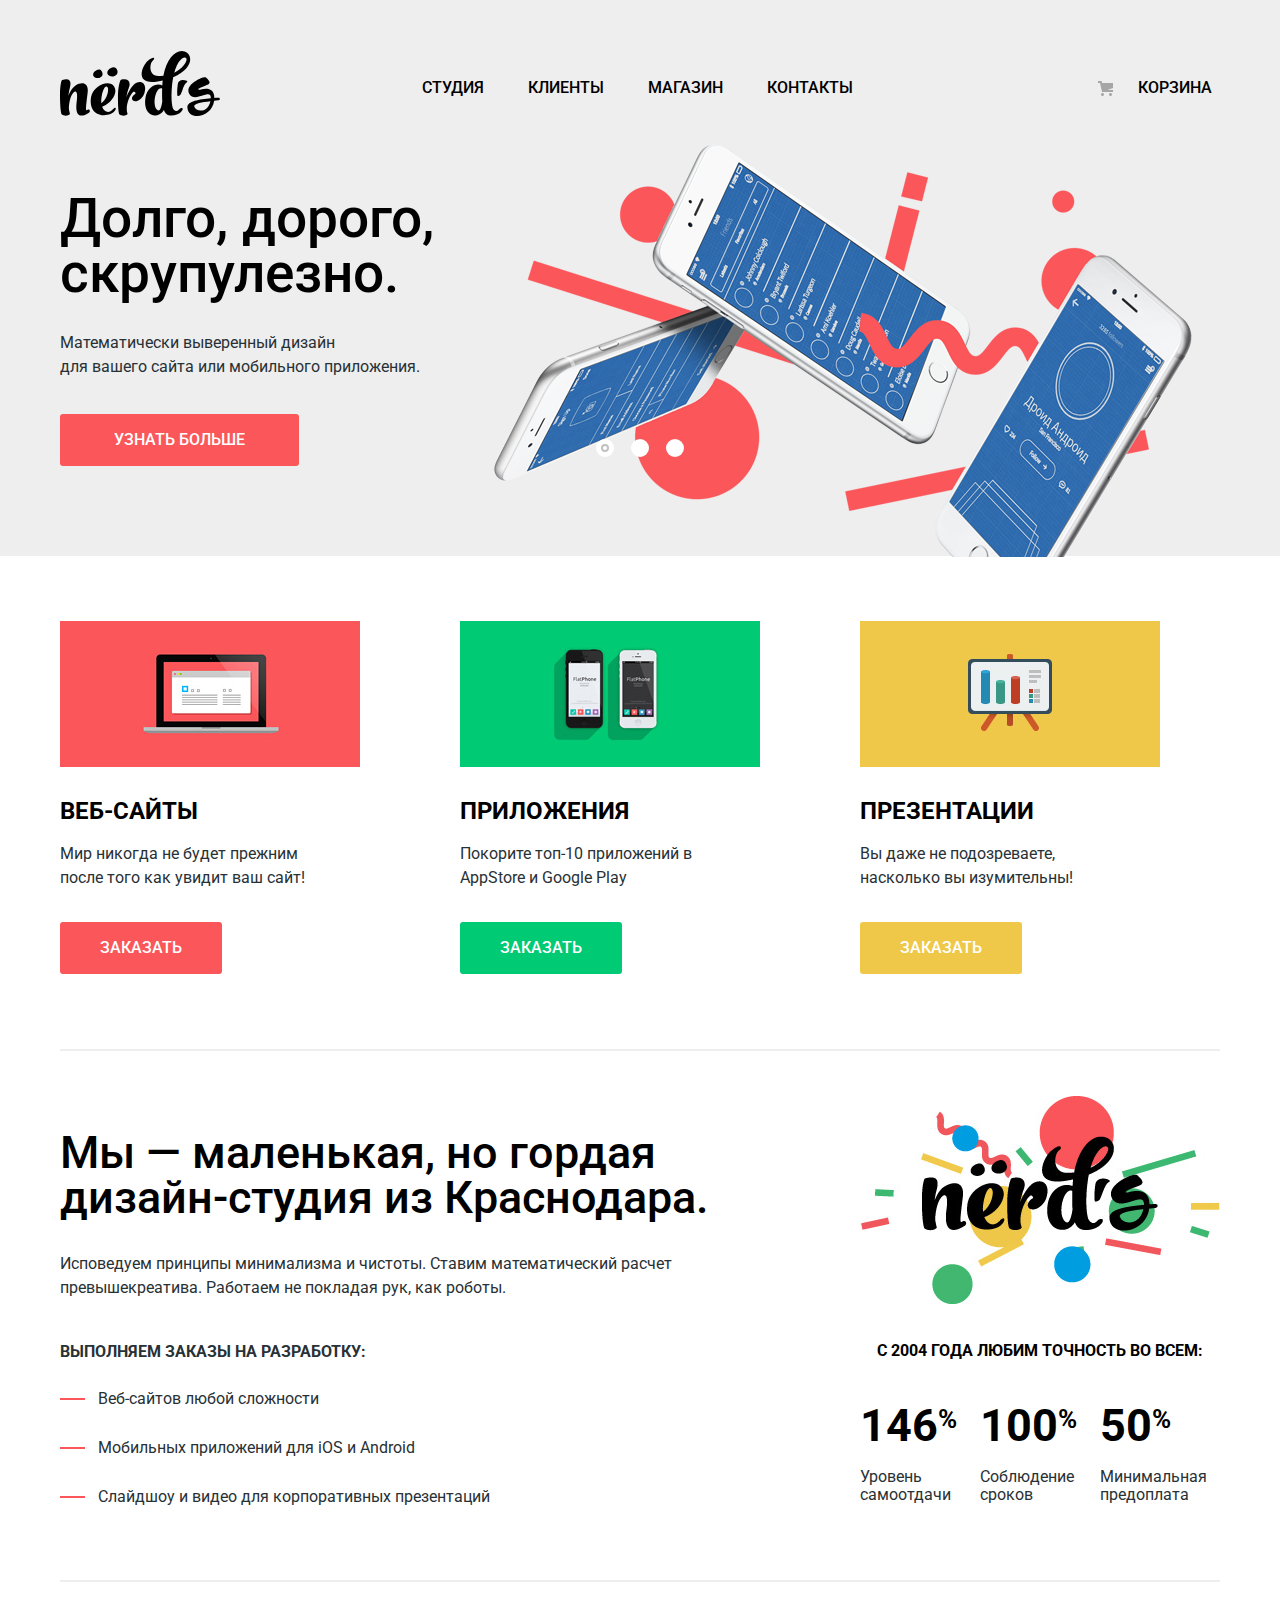
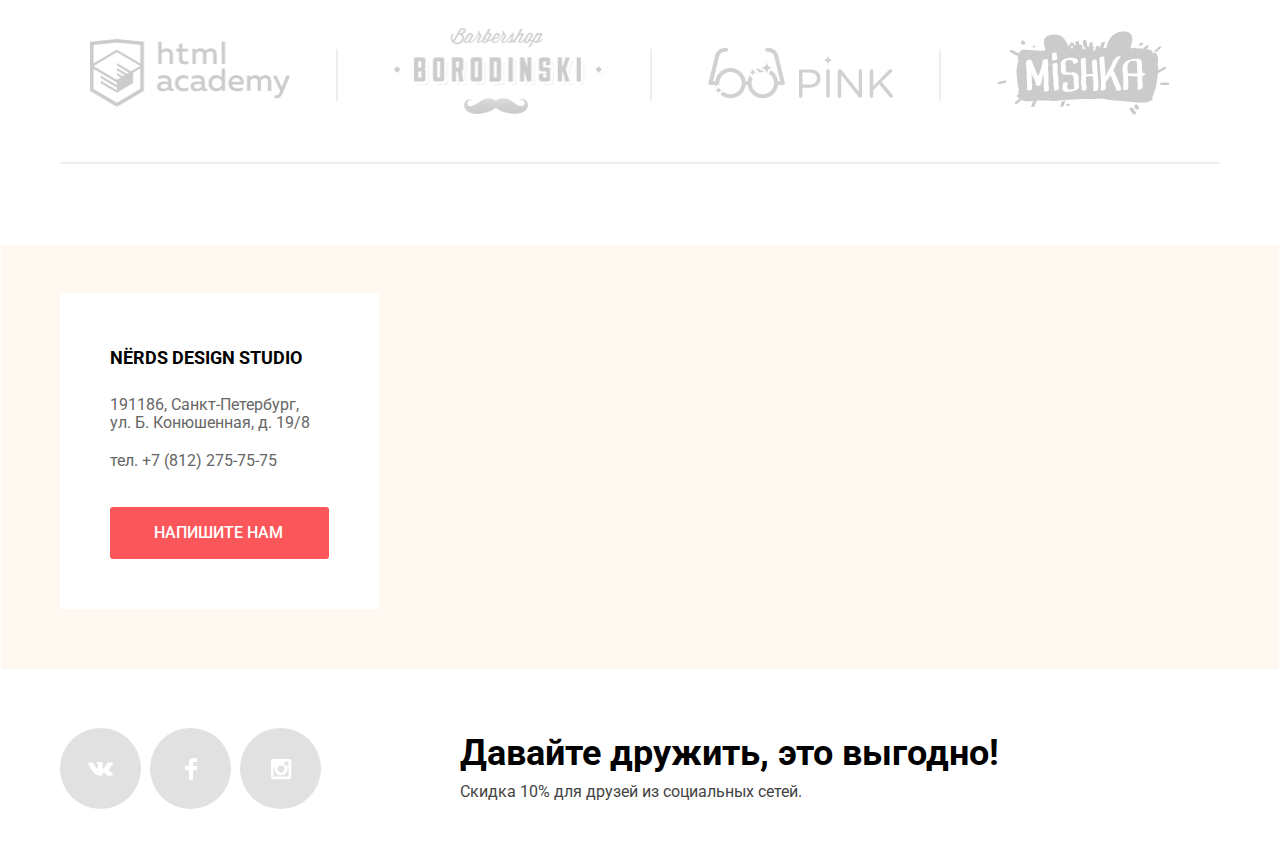
==== commit 18efe6d7: "Финальные правки-5" ====
--- a/index.html
+++ b/index.html
@@ -5,7 +5,7 @@
   <meta charset="utf-8">
   <link href="css/normalize.css" rel="stylesheet">
   <link href="https://fonts.googleapis.com/css2?family=Roboto:ital,wght@0,100;0,300;0,400;0,500;0,700;0,900;1,100;1,300;1,400;1,500;1,700;1,900&display=swap" rel="stylesheet">
-  <link href="css/style.css" rel="stylesheet">
+  <link href="css/min-style.css" rel="stylesheet">
   <title>Дизайн-студия Нёрдс</title>
 </head>
 
@@ -13,7 +13,7 @@
   <header class="header">
     <div class="container header-content">
       <a class="main-logo"><img src="img/nerds-logo.svg" width="160" height="66" alt="Логотип дизайн-студии Нёрдс"></a>
-      <nav>
+      <nav class="main-navigation">
         <ul class="site-navigation">
           <li><a href="#" class="nav-button nav-button-not-active">Студия</a></li>
           <li><a href="#" class="nav-button nav-button-not-active">Клиенты</a></li>
@@ -122,13 +122,13 @@
       </ul>
     </div>
     <section class="contacts">
-      <iframe src="https://www.google.com/maps/embed?pb=!1m18!1m12!1m3!1d353.30838074596926!2d30.323142067361847!3d59.93854677950412!2m3!1f0!2f0!3f0!3m2!1i1024!2i768!4f13.1!3m3!1m2!1s0x4696310fca145cc1%3A0x42b32648d8238007!2z0JHQvtC70YzRiNCw0Y8g0JrQvtC90Y7RiNC10L3QvdCw0Y8g0YPQuy4sIDE5LzgsINCh0LDQvdC60YIt0J_QtdGC0LXRgNCx0YPRgNCzLCDQoNC-0YHRgdC40Y8sIDE5MTE4Ng!5e0!3m2!1sru!2sua!4v1592910925642!5m2!1sru!2sua" width="100%" height="420" allowfullscreen></iframe>
+      <iframe src="https://www.google.com/maps/embed?pb=!1m18!1m12!1m3!1d353.30838074596926!2d30.323142067361847!3d59.93854677950412!2m3!1f0!2f0!3f0!3m2!1i1024!2i768!4f13.1!3m3!1m2!1s0x4696310fca145cc1%3A0x42b32648d8238007!2z0JHQvtC70YzRiNCw0Y8g0JrQvtC90Y7RiNC10L3QvdCw0Y8g0YPQuy4sIDE5LzgsINCh0LDQvdC60YIt0J_QtdGC0LXRgNCx0YPRgNCzLCDQoNC-0YHRgdC40Y8sIDE5MTE4Ng!5e0!3m2!1sru!2sua!4v1592910925642!5m2!1sru!2sua" allowfullscreen></iframe>
       <div class="container contacts-container">
         <div class="contacts-text-container">
           <h4 class="contacts-title">NЁRDS DESIGN STUDIO</h4>
           <p class="contacts-text contacts-adress">191186, Санкт-Петербург, ул.&nbsp;Б.&nbsp;Конюшенная, д. 19/8</p>
-          <p class="contacts-text">тел. +7 (812) 275-75-75</p>
-          <a href="#" class="button contacts-button button-red">Напишите нам</a>
+          <p class="contacts-text"><a href="tel:+78122757575">тел. +7 (812) 275-75-75</a></p>
+          <a href="form.html" class="button contacts-button button-red">Напишите нам</a>
           <form action="https://echo.htmlacademy.ru" method="post" class="feedback-form">
             <button class="close-popup" type="button"></button>
             <fieldset class="feedback-field">
@@ -137,7 +137,7 @@
                 <label class="input-title">Ваше имя:<input class="feedback-name form-input" type="text" name="yourname" placeholder="Имя Фамилия"></label>
                 <label class="input-title">Ваш email:<input class="feedback-email form-input" type="email" name="email" placeholder="email@example.com"></label>
               </div>
-              <label class="input-title input-text">Текст письма:<textarea class="feedback-text" type="text" name="message-text" placeholder="В свободной форме"></textarea></label>
+              <label class="input-title input-text">Текст письма:<textarea class="feedback-text" name="message-text" placeholder="В свободной форме"></textarea></label>
               <button type="submit" class="button button-red feedback-button">Отправить</button>
             </fieldset>
           </form>
@@ -158,7 +158,7 @@
       </div>
     </div>
   </footer>
-  <script src="js/script.js"></script>
+  <script src="js/min.js"></script>
 </body>
 
 </html>
--- a/css/min-style.css
+++ b/css/min-style.css
@@ -0,0 +1 @@
+:root{--basic-black:#000000;--red-color:#FB565A;--red-dark:#E74246;--red-darker:#D7373B;--green-color:#00CA74;--green-dark:#00BC6C;--green-darker:#00AA62;--yellow-color:#EFC849;--yellow-dark:#EAB534;--yellow-darker:#E5A722;--basic-gray:#EEEEEE;--button-gray:#FFFFFF;--dark-gray:#DFDFDF;--darker-gray:#D5D5D5;--filter-gray:#f1f1f1;--scale-gray:#d7dcde;--shadow-gray:#cfcfcf;--pagination-gray:#DBDBDB;--text-black:#283136;--checkbox-black:#4D4D4D;--lighter-black:#666666;--toggle-gray:#ababab;--light-black:#444444;--input-gray:#B4B9BB;--map-background:#FEF8F1}body{margin:0;padding:0;font-family:Roboto,Arial,sans-serif;font-size:16px;line-height:18px;font-style:normal}.page{height:100%}.page-body{min-height:100%;display:grid;grid-template-rows:min-content 1fr min-content;align-content:start}.container{width:1160px;margin:0 auto;position:relative}a{text-decoration:none}img{max-width:100%;height:auto}ul{margin:0;padding:0;list-style:none}.visually-hidden{position:absolute;width:1px;height:1px;margin:-1px;padding:0;overflow:hidden;border:0;clip:rect(0 0 0 0)}.header{padding-top:50px;font-weight:500;line-height:30px;background-color:var(--basic-gray);color:var(--basic-black);text-transform:uppercase}.header-content{display:flex;align-items:center}.cart-icon{margin-right:25px}.site-navigation{display:flex;justify-content:center;margin-left:202px;margin-right:245px}.site-navigation li{margin-right:44px}.site-navigation li:last-child{margin-right:0}.nav-button{color:var(--basic-black);display:flex;align-items:center}.nav-button-not-active:hover{color:var(--red-color)}.nav-button-not-active:active{color:var(--basic-black);opacity:.3}.nav-button-active{position:relative;cursor:default}.nav-button-active::after{content:"";width:74px;height:2px;background-color:var(--red-color);position:absolute;top:50px}.main-logo{display:block}.main-logo[href]:active img{opacity:.3}.slider{background-color:var(--basic-gray)}.slide{justify-content:space-between;position:relative;min-height:430px;display:none}.slide-active{display:flex}.slider-button{display:inline-block;padding:17px 54px;vertical-align:auto}.slider-image{position:absolute;top:0;right:0}.slide-left{width:520px;position:relative;z-index:1;padding-top:65px;padding-bottom:80px}.slider-title{margin:0;margin-bottom:30px;font-weight:500;font-size:55px;line-height:55px;color:var(--basic-black)}.slider-text{margin:0;margin-bottom:35px;font-weight:400;line-height:24px;color:var(--text-black)}.slider-nav-button{border:none;width:18px;height:18px;background-color:var(--button-gray);border-radius:50%;cursor:pointer}.slider-navigation{display:flex;position:absolute;bottom:96px;left:50%;transform:translateX(-50%)}.slider-navigation li{margin-right:17px}.slider-navigation li:last-child{margin-right:0}.slider-nav-button-active{position:relative}.slider-nav-button-active::after{content:"";width:8px;height:8px;border:2px solid #c1c1c1;box-sizing:border-box;position:absolute;border-radius:50%;top:50%;right:50%;transform:translate(50%,-50%)}.button{font-style:normal;font-weight:500;font-size:16px;line-height:18px;text-transform:uppercase;color:var(--button-gray);border:none;border-radius:3px;cursor:pointer}.button:active{color:rgba(255,255,255,.3)}.button-red{background-color:var(--red-color)}.button-red:hover{background-color:var(--red-dark)}.button-red:active{background-color:var(--red-darker)}.services{display:flex;flex-wrap:wrap;font-weight:400;padding:65px 0 75px 0;border-bottom:2px solid var(--basic-gray)}.services-item{margin-right:100px}.services-item:nth-child(3n){margin:0}.services-title{font-weight:700;font-size:24px;line-height:30px;text-transform:uppercase;color:var(--basic-black);margin:0;margin-bottom:16px}.services-text{line-height:24px;color:var(--text-black);margin:0;margin-bottom:32px}.services-image{margin-bottom:25px}.services-item .button{padding:17px 40px;display:inline-block;vertical-align:auto}.button-green{background-color:var(--green-color)}.button-green:hover{background-color:var(--green-dark)}.button-green:active{background-color:var(--green-darker)}.button-yellow{background-color:var(--yellow-color)}.button-yellow:hover{background-color:var(--yellow-dark)}.button-yellow:active{background-color:var(--yellow-darker)}.about-title{margin:0;margin-bottom:32px;margin-top:34px;padding:0;font-weight:500;font-size:45px;line-height:45px;color:var(--basic-black)}.about{color:var(--text-black);font-weight:400;line-height:24px;display:flex;justify-content:space-between;padding:45px 0 60px 0;border-bottom:2px solid var(--basic-gray)}.about-list-left li{margin-bottom:25px;position:relative;display:flex}.about-list-left li::before{content:"";width:25px;height:2px;background-color:var(--red-color);margin-top:11px;margin-right:13px}.about-list-left li:last-child{margin-bottom:0}.about-text{line-height:18px;margin-top:10px}.about-description{margin-bottom:40px}.about .about-subtitle{font-weight:700;text-transform:uppercase;color:var(--basic-black);margin:0}.about .left-subtitle{color:var(--text-black);margin-bottom:23px}.about-image{margin-bottom:28px}.about-right .right-subtitle{margin-bottom:31px;text-align:center}.about-right{width:360px}.about-list-right{display:flex}.about-list-right li{margin-right:23px}.percent{font-weight:700;font-size:45px;line-height:64px;color:var(--basic-black);margin:0}.percent sup{font-size:26px;line-height:40px}.partners{padding:46px 50px 40px 30px;display:flex;justify-content:space-between;align-items:center;border-bottom:2px solid var(--basic-gray);margin-bottom:80px}.partners li{position:relative}.partners li::after{content:"";width:2px;height:52px;background-color:var(--basic-gray);position:absolute;top:50%;transform:translateY(-50%);right:-48px}.partners li:last-child::after{display:none}.partners a{opacity:.2}.partners a:hover{opacity:1}.partners a:active{opacity:.1}.contacts{margin:0 auto;position:relative;border:1px solid transparent}.contacts iframe{border:none;position:absolute}.contacts-text-container{background-color:var(--button-gray);width:319px;box-sizing:border-box;padding:50px 50px}.contacts-text a{color:var(--lighter-black)}.contacts-container{padding-top:48px;padding-bottom:60px;position:relative}.contacts-title{font-weight:700;line-height:30px;font-size:18px;text-transform:uppercase;color:var(--basic-black);margin:0;margin-bottom:23px}.contacts-text{font-weight:400;color:var(--lighter-black);margin:0}.contacts-adress{margin-bottom:20px}.contacts-button{display:block;margin-top:37px;padding:17px 44px}.social-list{display:flex}.social-list li{width:81px;height:81px;background:linear-gradient(0deg,#e1e1e1,#e1e1e1);border-radius:50%;position:relative;margin-right:9px;cursor:pointer}.social-list li:hover{background:var(--red-dark)}.social-list li:active{background:var(--red-darker)}.social-list li:active img{opacity:.3}.social-list li:last-child{margin-right:0}.social-list img{position:absolute;top:50%;right:50%;transform:translate(50%,-50%)}.footer{padding:58px 0}.footer .container{display:flex;align-items:center}.footer-title{font-weight:700;font-size:36px;line-height:36px;color:var(--basic-black);margin:0;margin-bottom:10px}.footer-text{font-weight:400;line-height:22px;color:var(--light-black);margin:0}.footer-text-block{margin-left:139px}.catalog-title{font-weight:500;font-size:55px;line-height:55px;color:var(--basic-black);margin:0;padding-top:72px;padding-bottom:101px;background-color:var(--basic-gray);text-align:center}.shop-page{display:grid;grid-template-columns:1fr 1fr;grid-column-gap:140px;margin-top:0}.sort-block{display:flex;padding:55px 0 48px 0;vertical-align:auto}.sort-title{margin:0;display:inline-block;margin-right:auto;vertical-align:auto}.sort-list{display:flex;align-items:center;margin:0;padding:0}.sort-list .sort-list-active-item{opacity:1;cursor:default}.sort-list li{margin-right:25px}.sort-list li:last-child{margin-right:0}.price-sort-list{display:flex;align-items:center;margin-left:50px;margin-right:5px}.price-sort-list a{display:block}.price-sort-list li{margin-right:18px}.price-sort-list li:last-child{margin-right:0}.active-price-sort{cursor:default}.price-sort-list .active-price-sort{opacity:1;cursor:default}.not-active-price-sort{opacity:.2}.not-active-price-sort:hover{opacity:.6}.not-active-price-sort:active{opacity:1}.price-down{width:0;height:0;border-left:5px solid transparent;border-right:5px solid transparent;border-top:10px solid var(--basic-black)}.price-up{width:0;height:0;border-left:5px solid transparent;border-right:5px solid transparent;border-bottom:10px solid var(--basic-black)}.browser-panel{opacity:.12;display:block;transition:all .3s ease 0s}.catalog-image-block{display:block}.catalog-item-image{border-radius:0 0 5px 5px}.item-text-block{position:absolute;bottom:0;border-radius:0 0 5px 5px;background-color:var(--basic-gray);text-align:center;padding-top:26px;padding-bottom:44px;width:100%;display:none}.catalog .sort-title{font-weight:700;font-size:18px;line-height:30px;text-transform:uppercase;color:var(--basic-black)}.sort-list-item{font-weight:400;font-size:14px;text-transform:uppercase;color:var(--basic-black);opacity:.3}.sort-list-item-not-active:hover{opacity:.6}.sort-list-item-not-active:active{opacity:1}.catalog-item:focus{box-shadow:0 6px 15px rgba(0,1,1,.25);border-radius:5px;position:relative}.catalog-item:focus .browser-panel{opacity:1}.catalog-item:focus .item-text-block{display:block}.catalog-item:focus-within{box-shadow:0 6px 15px rgba(0,1,1,.25);border-radius:5px;position:relative}.catalog-item:focus-within .browser-panel{opacity:1}.catalog-item:focus-within .item-text-block{display:block}.catalog-item:hover{box-shadow:0 6px 15px rgba(0,1,1,.25);border-radius:5px;position:relative}.catalog-item:hover .browser-panel{opacity:1}.catalog-item:hover .item-text-block{display:block}.catalog-item-title{font-weight:700;font-size:18px;line-height:30px;text-transform:uppercase;color:var(--basic-black);margin:0}.catalog-item-text{font-weight:400;color:var(--lighter-black);margin:0;margin-top:12px}.catalog-button{padding:17px 72px 15px 72px;margin-top:33px}.catalog-item .button:active{color:var(--button-gray)}.catalog-item{width:360px;margin-bottom:30px}.catalog-item:nth-child(2n){margin-left:42px}.catalog-items{display:grid;grid-template-columns:1fr 1fr}.pagination{display:flex;align-items:flex-start;margin-top:15px;margin-bottom:60px}.pagination-button{background-color:var(--basic-gray);padding:15px 18px 13px 18px;margin-right:11px;border-radius:3px;display:block;font-weight:500;color:var(--basic-black);text-transform:uppercase;border:3px solid transparent;box-sizing:border-box}.next-button{margin-right:0;padding:15px 75px 13px 75px}.pagination-button-not-active:hover{background-color:var(--dark-gray)}.pagination-button-not-active:active{background-color:var(--darker-gray);color:rgba(0,0,0,.3);border-top:3px solid rgba(0,1,1,.1)}.pagination-button-active{background-color:rgba(0,0,0,.0001);border:3px solid var(--pagination-gray);cursor:default}.filter-item{margin:0;padding:0;border:none}.range-filter{width:260px;margin-top:49px}.filter-item legend{font-weight:700;font-size:18px;line-height:30px;text-transform:uppercase}.range-controls{position:relative;height:41px;background-color:var(--filter-gray);padding-top:39px;padding-right:20px;padding-left:20px;margin-bottom:15px;border-radius:5px}.range-controls .scale{height:2px;background:var(--scale-gray)}.range-controls .bar{width:70%;height:2px;background:var(--green-color)}.range-controls .toggle{position:absolute;top:31px;left:0;width:4px;height:4px;padding:0;border:8px solid var(--button-gray);background-color:var(--toggle-gray);border-radius:50%;box-shadow:0 2px 1px 0 var(--shadow-gray);cursor:pointer;width:20px;height:20px}.range-controls .toggle-min{left:18px}.range-controls .toggle-max{left:160px}.price-controls label{text-transform:uppercase;line-height:22px}.price-controls{display:flex;justify-content:space-between}.price-controls input{width:60px;padding:10px;margin-left:10px;text-align:center;color:var(--text-black);border:none;border-radius:5px;background:var(--filter-gray);font-family:inherit;font-size:inherit}.filter-form{margin-top:55px}.filter-grid{margin-top:55px}.filter-features{margin-top:47px}.filter-button{border:none;width:260px;height:50px;font-weight:500;border-radius:3px;background-color:var(--basic-gray);margin-top:50px;cursor:pointer}.filter-button:hover{background-color:var(--dark-gray)}.filter-button:active{background-color:var(--darker-gray);color:rgba(0,0,0,.3);box-shadow:inset 0 3px 0 rgba(0,1,1,.1)}.filter-list{margin-top:16px}.filter-list li{margin-bottom:22px}.filter-list li:last-child{margin-bottom:0}.radio-input+.radio-icon{position:relative;padding-left:36px;padding-top:3px;cursor:pointer}.radio-input+.radio-icon::before{content:"";width:25px;height:25px;border-radius:50%;background-color:var(--button-gray);border:4px solid rgb(77,77,77,.4);position:absolute;box-sizing:border-box;top:0;left:0}.radio-input:hover+.radio-icon::before{border:4px solid #4d4d4d}.radio-input:focus+.radio-icon::before{border:4px solid #4d4d4d}.radio-input:disabled+.radio-icon::before{border:4px solid rgb(77,77,77,.3)}.radio-input:disabled~span{opacity:.3}.radio-input+.radio-icon::after{content:"";display:none;width:9px;height:9px;border-radius:50%;background-color:rgb(77,77,77,.4);position:absolute;top:8px;left:8px}.radio-input:hover+.radio-icon::after{background-color:#4d4d4d}.radio-input:focus+.radio-icon::after{background-color:#4d4d4d}.radio-input:checked+.radio-icon::after{display:block}.radio-input:disabled+.radio-icon::after{background-color:rgb(77,77,77,.1)}.checkbox-input+.checkbox-icon{position:relative;padding-left:36px;padding-top:3px;cursor:pointer}.checkbox-input+.checkbox-icon::before{content:"";width:23px;height:23px;background:url(../img/checkbox-off.svg) no-repeat;background-size:contain;opacity:.4;position:absolute;top:0;left:0}.checkbox-input:hover+.checkbox-icon::before{opacity:1}.checkbox-input:focus+.checkbox-icon::before{opacity:1}.checkbox-input:disabled+.checkbox-icon::before{opacity:.3}.checkbox-input:disabled~span{opacity:.3}.checkbox-input:checked+.checkbox-icon::after{content:"";width:28px;height:23px;background:url(../img/checkbox-on.svg) no-repeat;background-size:contain;opacity:.4;position:absolute;top:0;left:0}.checkbox-input:checked:hover+.checkbox-icon::after{opacity:1}.checkbox-input:checked:focus+.checkbox-icon::after{opacity:1}.checkbox-input:checked:disabled+.checkbox-icon::after{opacity:.3}.checkbox-input:disabled+.checkbox-icon::after{opacity:.3}.checkbox-input:checked+.checkbox-icon::before{display:none}.feedback-form{display:none;width:960px;box-shadow:0 20px 40px rgba(0,0,0,.4);box-sizing:border-box;padding:63px 100px 83px 100px;position:fixed;left:470px;top:155px;background-color:var(--button-gray);z-index:2}.feedback-form-opened{display:block}.feedback-error{animation:shake .6s}@keyframes shake{0%,100%{transform:translateX(0)}10%,30%,50%,70%,90%{transform:translateX(1%)}20%,40%,60%,80%{transform:translateX(-1%)}}.close-popup{position:absolute;top:90px;right:93px;width:21px;height:21px;border:none;background:0 0;cursor:pointer;opacity:.3}.close-popup:hover{opacity:1}.close-popup:active{opacity:.1}.close-popup::before{content:"";width:25px;height:4px;background-color:var(--red-color);position:absolute;top:50%;left:0;transform:rotate(45deg);border-radius:2px}.close-popup::after{content:"";width:25px;height:4px;background-color:var(--red-color);position:absolute;top:50%;left:0;transform:rotate(-45deg);border-radius:2px}.feedback-field{margin:0;padding:0;border:none}.feedback-title{font-weight:700;font-size:45px;line-height:53px;margin:0}.input-title{font-weight:700}.form-input{width:360px;height:50px;border:2px solid var(--scale-gray);box-sizing:border-box;border-radius:3px;padding:15px}.form-input:hover{border:2px solid var(--input-gray)}.form-input:focus{border:2px solid var(--basic-black)}.input-error{border:2px solid var(--red-dark);color:var(--red-dark)}.feedback-text{width:100%;height:120px;border:2px solid var(--scale-gray);box-sizing:border-box;border-radius:3px;resize:none;margin-top:9px;padding:15px}.feedback-text:hover{border:2px solid var(--input-gray)}.feedback-text:focus{border:2px solid var(--basic-black)}.feedback-field input,label{display:block}.feedback-contacts{display:flex;justify-content:space-between;margin-top:37px}.contacts iframe{width:100%;height:100%;background-color:var(--map-background)}.input-text{margin-top:34px}.feedback-field input{margin-top:9px}.feedback-button{padding:17px 83px 15px 83px;margin-top:64px}
